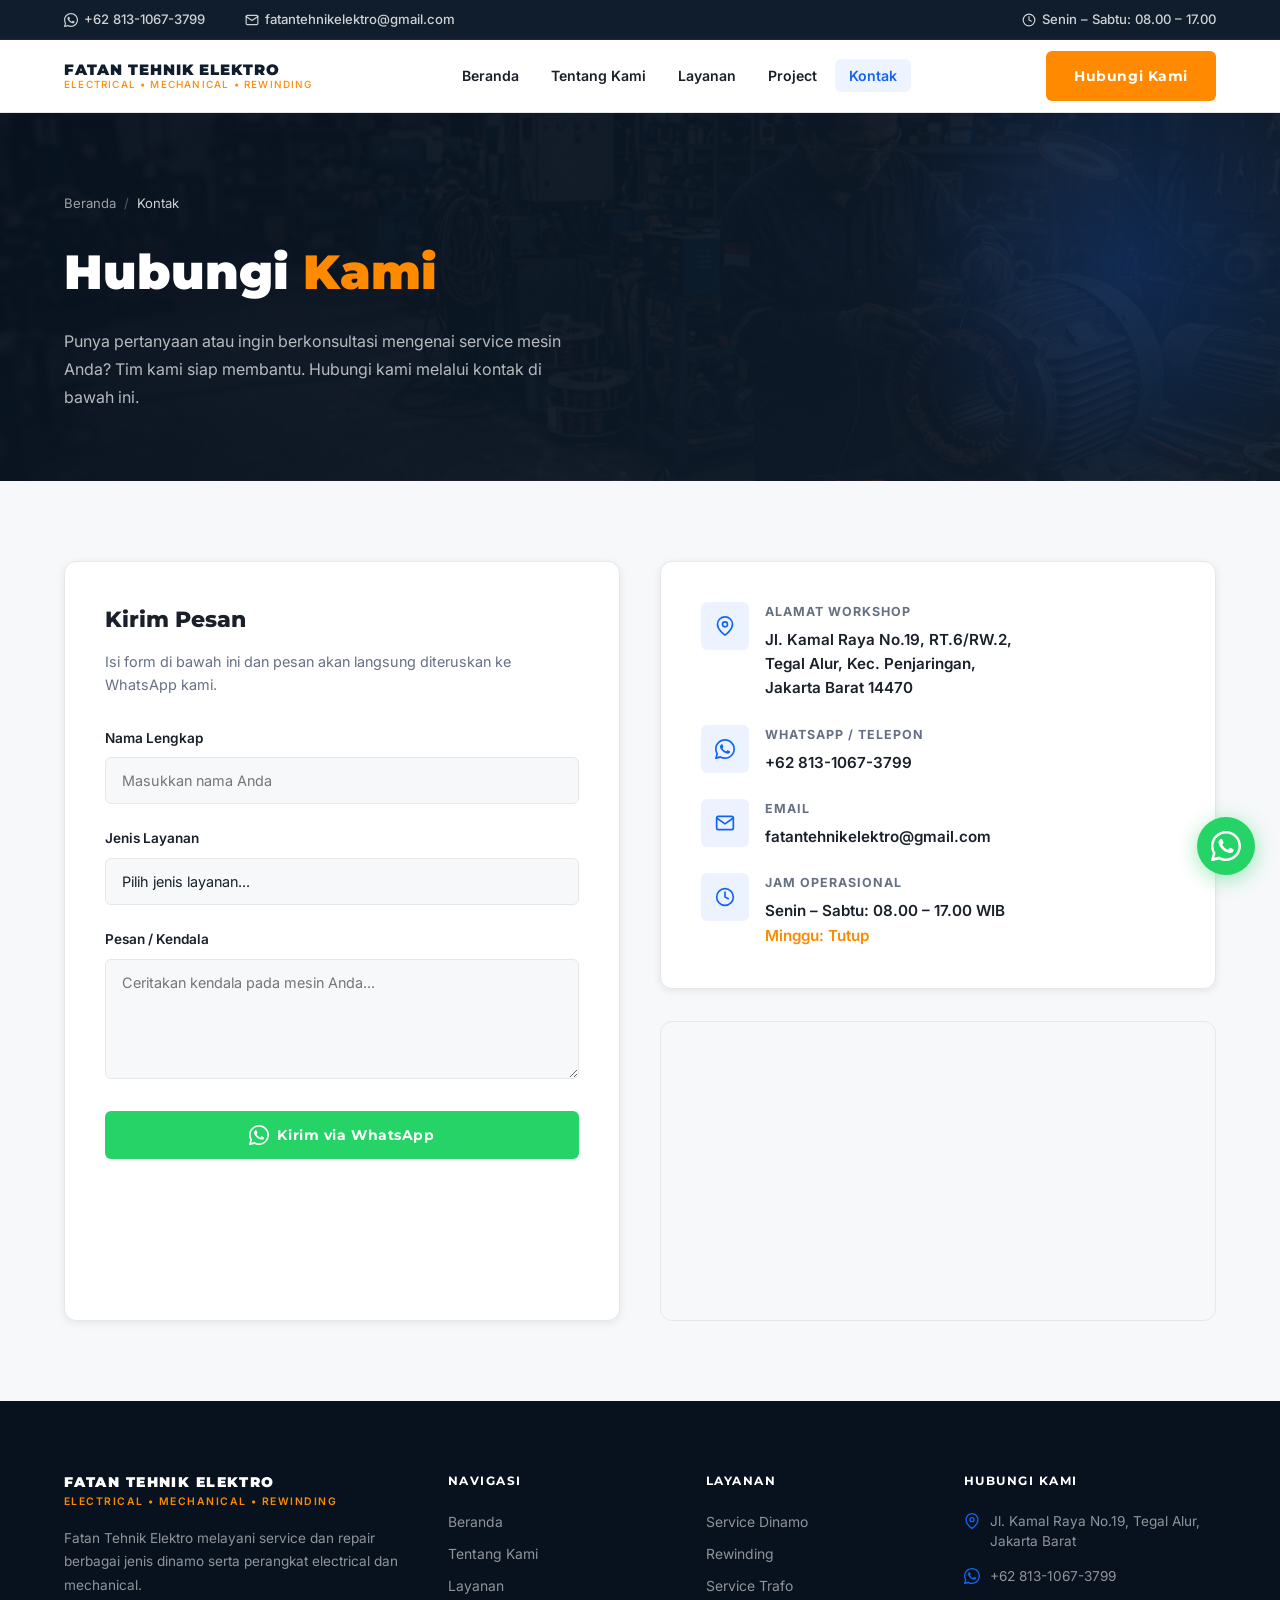
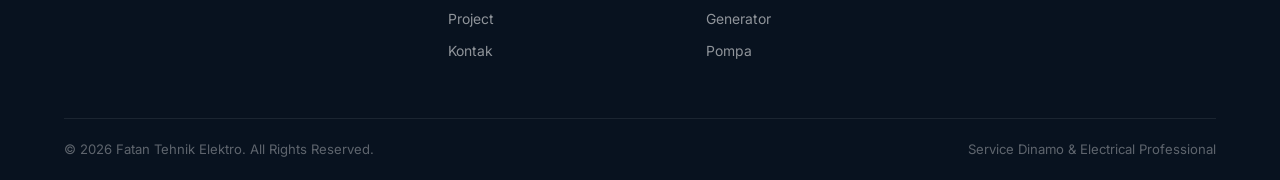
==== pages/kontak/kontak.html @ 8a1dc3de "Website Fatan Tehnik Elektro" ====
<!DOCTYPE html>
<html lang="id">
<head>
  <meta charset="UTF-8" />
  <meta name="viewport" content="width=device-width, initial-scale=1.0" />
  <meta name="description" content="Kontak Fatan Tehnik Elektro — Hubungi kami untuk konsultasi, service, dan perawatan mesin electrical & mechanical Anda." />
  <title>Kontak — Fatan Tehnik Elektro</title>
  <link rel="stylesheet" href="kontak.css" />
  <link rel="icon" type="image/svg+xml" href="data:image/svg+xml,<svg xmlns='http://www.w3.org/2000/svg' viewBox='0 0 32 32'><rect width='32' height='32' rx='6' fill='%231464F4'/><text x='50%25' y='55%25' dominant-baseline='middle' text-anchor='middle' fill='white' font-size='18' font-family='Arial' font-weight='900'>F</text></svg>" />
</head>
<body>

  <!-- TOP BAR -->
  <div id="top-bar">
    <div class="container">
      <div class="top-bar-inner">
        <div class="top-bar-left">
          <a href="https://wa.me/6281310673799" class="top-bar-item" target="_blank" rel="noopener">
            <svg viewBox="0 0 24 24" fill="currentColor"><path d="M17.472 14.382c-.297-.149-1.758-.867-2.03-.967-.273-.099-.471-.148-.67.15-.197.297-.767.966-.94 1.164-.173.199-.347.223-.644.075-.297-.15-1.255-.463-2.39-1.475-.883-.788-1.48-1.761-1.653-2.059-.173-.297-.018-.458.13-.606.134-.133.298-.347.446-.52.149-.174.198-.298.298-.497.099-.198.05-.371-.025-.52-.075-.149-.669-1.612-.916-2.207-.242-.579-.487-.5-.669-.51-.173-.008-.371-.01-.57-.01-.198 0-.52.074-.792.372-.272.297-1.04 1.016-1.04 2.479 0 1.462 1.065 2.875 1.213 3.074.149.198 2.096 3.2 5.077 4.487.709.306 1.262.489 1.694.625.712.227 1.36.195 1.871.118.571-.085 1.758-.719 2.006-1.413.248-.694.248-1.289.173-1.413-.074-.124-.272-.198-.57-.347z"/><path d="M12 0C5.373 0 0 5.373 0 12c0 2.115.549 4.103 1.512 5.831L.057 23.25a.75.75 0 0 0 .914.914l5.516-1.454A11.944 11.944 0 0 0 12 24c6.627 0 12-5.373 12-12S18.627 0 12 0zm0 22c-1.886 0-3.65-.518-5.157-1.421l-.37-.219-3.83 1.009 1.012-3.744-.236-.386A9.95 9.95 0 0 1 2 12C2 6.477 6.477 2 12 2s10 4.477 10 10-4.477 10-10 10z"/></svg>
            +62 813-1067-3799
          </a>
          <div class="top-bar-divider"></div>
          <a href="mailto:fatantehnikelektro@gmail.com" class="top-bar-item">
            <svg viewBox="0 0 24 24" fill="none" stroke="currentColor" stroke-width="2" stroke-linecap="round" stroke-linejoin="round"><path d="M4 4h16c1.1 0 2 .9 2 2v12c0 1.1-.9 2-2 2H4c-1.1 0-2-.9-2-2V6c0-1.1.9-2 2-2z"/><polyline points="22,6 12,13 2,6"/></svg>
            fatantehnikelektro@gmail.com
          </a>
        </div>
        <div class="top-bar-right">
          <div class="top-bar-item">
            <svg viewBox="0 0 24 24" fill="none" stroke="currentColor" stroke-width="2" stroke-linecap="round" stroke-linejoin="round"><circle cx="12" cy="12" r="10"/><polyline points="12,6 12,12 16,14"/></svg>
            Senin – Sabtu: 08.00 – 17.00
          </div>
        </div>
      </div>
    </div>
  </div>

  <!-- NAVBAR -->
  <nav id="navbar">
    <div class="container">
      <div class="nav-inner">
        <a href="../../index.html" class="nav-logo">
          <span class="nav-logo-name">Fatan Tehnik Elektro</span>
          <span class="nav-logo-sub">Electrical • Mechanical • Rewinding</span>
        </a>
        <ul class="nav-menu">
          <li><a href="../../index.html">Beranda</a></li>
          <li><a href="../tentang/tentang.html">Tentang Kami</a></li>
          <li><a href="../layanan/layanan.html">Layanan</a></li>
          <li><a href="../project/project.html">Project</a></li>
          <li><a href="kontak.html" class="active">Kontak</a></li>
        </ul>
        <div class="nav-cta">
          <a href="https://wa.me/6281310673799?text=Halo%20Fatan%20Tehnik%20Elektro." class="btn btn-orange" target="_blank" rel="noopener">
            Hubungi Kami
          </a>
          <button class="hamburger" id="hamburger" aria-label="Toggle menu"><span></span><span></span><span></span></button>
        </div>
      </div>
    </div>
    <div class="mobile-nav" id="mobile-nav">
      <a href="../../index.html">Beranda</a>
      <a href="../tentang/tentang.html">Tentang Kami</a>
      <a href="../layanan/layanan.html">Layanan</a>
      <a href="../project/project.html">Project</a>
      <a href="kontak.html">Kontak</a>
      <a href="https://wa.me/6281310673799" class="btn btn-orange" target="_blank" rel="noopener">💬 Hubungi Kami</a>
    </div>
  </nav>

  <!-- PAGE HERO -->
  <section class="page-hero">
    <div class="container">
      <div class="page-hero-inner">
        <nav class="page-breadcrumb" aria-label="Breadcrumb">
          <a href="../../index.html">Beranda</a><span>/</span>
          <span class="current">Kontak</span>
        </nav>
        <h1 class="page-hero-title">Hubungi <span style="color:var(--orange)">Kami</span></h1>
        <p class="page-hero-desc">Punya pertanyaan atau ingin berkonsultasi mengenai service mesin Anda? Tim kami siap membantu. Hubungi kami melalui kontak di bawah ini.</p>
      </div>
    </div>
  </section>

  <!-- CONTACT SECTION -->
  <section style="background:var(--bg-light); padding:80px 0;">
    <div class="container">
      <div class="contact-grid">

        <!-- Left: Form -->
        <div class="contact-card form-card reveal-left">
          <div class="contact-card-title">Kirim Pesan</div>
          <p class="contact-card-desc">Isi form di bawah ini dan pesan akan langsung diteruskan ke WhatsApp kami.</p>

          <form id="wa-form" class="wa-form">
            <div class="form-group">
              <label for="wa-name">Nama Lengkap</label>
              <input type="text" id="wa-name" class="form-control" placeholder="Masukkan nama Anda" required />
            </div>
            <div class="form-group">
              <label for="wa-service">Jenis Layanan</label>
              <select id="wa-service" class="form-control" required>
                <option value="" disabled selected>Pilih jenis layanan...</option>
                <option value="Service Dinamo">Service Dinamo</option>
                <option value="Rewinding">Rewinding</option>
                <option value="Service Trafo">Service Trafo</option>
                <option value="Service Generator">Service Generator</option>
                <option value="Service Pompa">Service Pompa</option>
                <option value="Lainnya">Lainnya / Konsultasi</option>
              </select>
            </div>
            <div class="form-group">
              <label for="wa-message">Pesan / Kendala</label>
              <textarea id="wa-message" class="form-control" rows="4" placeholder="Ceritakan kendala pada mesin Anda..." required></textarea>
            </div>
            <button type="submit" class="btn btn-whatsapp" style="width:100%; justify-content:center;">
              <svg viewBox="0 0 24 24" fill="currentColor" width="20" height="20"><path d="M17.472 14.382c-.297-.149-1.758-.867-2.03-.967-.273-.099-.471-.148-.67.15-.197.297-.767.966-.94 1.164-.173.199-.347.223-.644.075-.297-.15-1.255-.463-2.39-1.475-.883-.788-1.48-1.761-1.653-2.059-.173-.297-.018-.458.13-.606.134-.133.298-.347.446-.52.149-.174.198-.298.298-.497.099-.198.05-.371-.025-.52-.075-.149-.669-1.612-.916-2.207-.242-.579-.487-.5-.669-.51-.173-.008-.371-.01-.57-.01-.198 0-.52.074-.792.372-.272.297-1.04 1.016-1.04 2.479 0 1.462 1.065 2.875 1.213 3.074.149.198 2.096 3.2 5.077 4.487.709.306 1.262.489 1.694.625.712.227 1.36.195 1.871.118.571-.085 1.758-.719 2.006-1.413.248-.694.248-1.289.173-1.413-.074-.124-.272-.198-.57-.347z"/><path d="M12 0C5.373 0 0 5.373 0 12c0 2.115.549 4.103 1.512 5.831L.057 23.25a.75.75 0 0 0 .914.914l5.516-1.454A11.944 11.944 0 0 0 12 24c6.627 0 12-5.373 12-12S18.627 0 12 0zm0 22c-1.886 0-3.65-.518-5.157-1.421l-.37-.219-3.83 1.009 1.012-3.744-.236-.386A9.95 9.95 0 0 1 2 12C2 6.477 6.477 2 12 2s10 4.477 10 10-4.477 10-10 10z"/></svg>
              Kirim via WhatsApp
            </button>
          </form>
        </div>

        <!-- Right: Info & Map -->
        <div class="contact-side reveal-right">
          <div class="contact-card info-card">
            <div class="contact-items">
              <div class="contact-item">
                <div class="contact-item-icon">
                  <svg viewBox="0 0 24 24" fill="none" stroke="currentColor" stroke-width="2" stroke-linecap="round" stroke-linejoin="round"><path d="M21 10c0 7-9 13-9 13s-9-6-9-13a9 9 0 0 1 18 0z"/><circle cx="12" cy="10" r="3"/></svg>
                </div>
                <div>
                  <div class="contact-item-label">Alamat Workshop</div>
                  <div class="contact-item-value">Jl. Kamal Raya No.19, RT.6/RW.2,<br/>Tegal Alur, Kec. Penjaringan,<br/>Jakarta Barat 14470</div>
                </div>
              </div>
              <div class="contact-item">
                <div class="contact-item-icon">
                  <svg viewBox="0 0 24 24" fill="currentColor"><path d="M17.472 14.382c-.297-.149-1.758-.867-2.03-.967-.273-.099-.471-.148-.67.15-.197.297-.767.966-.94 1.164-.173.199-.347.223-.644.075-.297-.15-1.255-.463-2.39-1.475-.883-.788-1.48-1.761-1.653-2.059-.173-.297-.018-.458.13-.606.134-.133.298-.347.446-.52.149-.174.198-.298.298-.497.099-.198.05-.371-.025-.52-.075-.149-.669-1.612-.916-2.207-.242-.579-.487-.5-.669-.51-.173-.008-.371-.01-.57-.01-.198 0-.52.074-.792.372-.272.297-1.04 1.016-1.04 2.479 0 1.462 1.065 2.875 1.213 3.074.149.198 2.096 3.2 5.077 4.487.709.306 1.262.489 1.694.625.712.227 1.36.195 1.871.118.571-.085 1.758-.719 2.006-1.413.248-.694.248-1.289.173-1.413-.074-.124-.272-.198-.57-.347z"/><path d="M12 0C5.373 0 0 5.373 0 12c0 2.115.549 4.103 1.512 5.831L.057 23.25a.75.75 0 0 0 .914.914l5.516-1.454A11.944 11.944 0 0 0 12 24c6.627 0 12-5.373 12-12S18.627 0 12 0zm0 22c-1.886 0-3.65-.518-5.157-1.421l-.37-.219-3.83 1.009 1.012-3.744-.236-.386A9.95 9.95 0 0 1 2 12C2 6.477 6.477 2 12 2s10 4.477 10 10-4.477 10-10 10z"/></svg>
                </div>
                <div>
                  <div class="contact-item-label">WhatsApp / Telepon</div>
                  <div class="contact-item-value"><a href="https://wa.me/6281310673799" target="_blank" rel="noopener">+62 813-1067-3799</a></div>
                </div>
              </div>
              <div class="contact-item">
                <div class="contact-item-icon">
                  <svg viewBox="0 0 24 24" fill="none" stroke="currentColor" stroke-width="2" stroke-linecap="round" stroke-linejoin="round"><path d="M4 4h16c1.1 0 2 .9 2 2v12c0 1.1-.9 2-2 2H4c-1.1 0-2-.9-2-2V6c0-1.1.9-2 2-2z"/><polyline points="22,6 12,13 2,6"/></svg>
                </div>
                <div>
                  <div class="contact-item-label">Email</div>
                  <div class="contact-item-value"><a href="mailto:fatantehnikelektro@gmail.com">fatantehnikelektro@gmail.com</a></div>
                </div>
              </div>
              <div class="contact-item">
                <div class="contact-item-icon">
                  <svg viewBox="0 0 24 24" fill="none" stroke="currentColor" stroke-width="2" stroke-linecap="round" stroke-linejoin="round"><circle cx="12" cy="12" r="10"/><polyline points="12,6 12,12 16,14"/></svg>
                </div>
                <div>
                  <div class="contact-item-label">Jam Operasional</div>
                  <div class="contact-item-value">Senin – Sabtu: 08.00 – 17.00 WIB<br/><span style="color:var(--orange);">Minggu: Tutup</span></div>
                </div>
              </div>
            </div>
          </div>

          <div class="map-container">
            <iframe src="https://maps.google.com/maps?q=Jl.%20Kamal%20Raya%20No.19,%20RT.6%2FRW.2,%20Tegal%20Alur,%20Kecamatan%20Penjaringan,%20Kota%20Jakarta%20Barat,%20Daerah%20Khusus%20Ibukota%20Jakarta%2014470&t=&z=15&ie=UTF8&iwloc=&output=embed" width="100%" height="100%" style="border:0;" allowfullscreen="" loading="lazy" referrerpolicy="no-referrer-when-downgrade"></iframe>
          </div>
        </div>

      </div>
    </div>
  </section>

  <!-- FOOTER -->
  <footer id="footer">
    <div class="container">
      <div class="footer-grid">
        <div>
          <div class="footer-brand-name">Fatan Tehnik Elektro</div>
          <div class="footer-brand-tag">Electrical • Mechanical • Rewinding</div>
          <p class="footer-desc">Fatan Tehnik Elektro melayani service dan repair berbagai jenis dinamo serta perangkat electrical dan mechanical.</p>
        </div>
        <div>
          <div class="footer-col-title">Navigasi</div>
          <nav class="footer-links">
            <a href="../../index.html">Beranda</a>
            <a href="../tentang/tentang.html">Tentang Kami</a>
            <a href="../layanan/layanan.html">Layanan</a>
            <a href="../project/project.html">Project</a>
            <a href="kontak.html">Kontak</a>
          </nav>
        </div>
        <div>
          <div class="footer-col-title">Layanan</div>
          <nav class="footer-links">
            <a href="../layanan/layanan.html">Service Dinamo</a>
            <a href="../layanan/layanan.html">Rewinding</a>
            <a href="../layanan/layanan.html">Service Trafo</a>
            <a href="../layanan/layanan.html">Generator</a>
            <a href="../layanan/layanan.html">Pompa</a>
          </nav>
        </div>
        <div>
          <div class="footer-col-title">Hubungi Kami</div>
          <div class="footer-contact-items">
            <div class="footer-contact-item"><svg viewBox="0 0 24 24" fill="none" stroke="currentColor" stroke-width="2" stroke-linecap="round" stroke-linejoin="round"><path d="M21 10c0 7-9 13-9 13s-9-6-9-13a9 9 0 0 1 18 0z"/><circle cx="12" cy="10" r="3"/></svg>Jl. Kamal Raya No.19, Tegal Alur, Jakarta Barat</div>
            <div class="footer-contact-item"><svg viewBox="0 0 24 24" fill="currentColor"><path d="M17.472 14.382c-.297-.149-1.758-.867-2.03-.967-.273-.099-.471-.148-.67.15-.197.297-.767.966-.94 1.164-.173.199-.347.223-.644.075-.297-.15-1.255-.463-2.39-1.475-.883-.788-1.48-1.761-1.653-2.059-.173-.297-.018-.458.13-.606.134-.133.298-.347.446-.52.149-.174.198-.298.298-.497.099-.198.05-.371-.025-.52-.075-.149-.669-1.612-.916-2.207-.242-.579-.487-.5-.669-.51-.173-.008-.371-.01-.57-.01-.198 0-.52.074-.792.372-.272.297-1.04 1.016-1.04 2.479 0 1.462 1.065 2.875 1.213 3.074.149.198 2.096 3.2 5.077 4.487.709.306 1.262.489 1.694.625.712.227 1.36.195 1.871.118.571-.085 1.758-.719 2.006-1.413.248-.694.248-1.289.173-1.413-.074-.124-.272-.198-.57-.347z"/><path d="M12 0C5.373 0 0 5.373 0 12c0 2.115.549 4.103 1.512 5.831L.057 23.25a.75.75 0 0 0 .914.914l5.516-1.454A11.944 11.944 0 0 0 12 24c6.627 0 12-5.373 12-12S18.627 0 12 0zm0 22c-1.886 0-3.65-.518-5.157-1.421l-.37-.219-3.83 1.009 1.012-3.744-.236-.386A9.95 9.95 0 0 1 2 12C2 6.477 6.477 2 12 2s10 4.477 10 10-4.477 10-10 10z"/></svg><a href="https://wa.me/6281310673799" style="color:inherit;">+62 813-1067-3799</a></div>
          </div>
        </div>
      </div>
      <div class="footer-bottom">
        <div class="footer-copy">&copy; 2026 Fatan Tehnik Elektro. All Rights Reserved.</div>
        <div class="footer-bottom-right">Service Dinamo &amp; Electrical Professional</div>
      </div>
    </div>
  </footer>

  <div id="floating-wa">
    <div class="floating-wa-tooltip">Konsultasi via WhatsApp</div>
    <a href="https://wa.me/6281310673799?text=Halo%20Fatan%20Tehnik%20Elektro." class="floating-wa-btn" target="_blank" rel="noopener" aria-label="Chat WhatsApp">
      <svg viewBox="0 0 24 24" fill="currentColor"><path d="M17.472 14.382c-.297-.149-1.758-.867-2.03-.967-.273-.099-.471-.148-.67.15-.197.297-.767.966-.94 1.164-.173.199-.347.223-.644.075-.297-.15-1.255-.463-2.39-1.475-.883-.788-1.48-1.761-1.653-2.059-.173-.297-.018-.458.13-.606.134-.133.298-.347.446-.52.149-.174.198-.298.298-.497.099-.198.05-.371-.025-.52-.075-.149-.669-1.612-.916-2.207-.242-.579-.487-.5-.669-.51-.173-.008-.371-.01-.57-.01-.198 0-.52.074-.792.372-.272.297-1.04 1.016-1.04 2.479 0 1.462 1.065 2.875 1.213 3.074.149.198 2.096 3.2 5.077 4.487.709.306 1.262.489 1.694.625.712.227 1.36.195 1.871.118.571-.085 1.758-.719 2.006-1.413.248-.694.248-1.289.173-1.413-.074-.124-.272-.198-.57-.347z"/><path d="M12 0C5.373 0 0 5.373 0 12c0 2.115.549 4.103 1.512 5.831L.057 23.25a.75.75 0 0 0 .914.914l5.516-1.454A11.944 11.944 0 0 0 12 24c6.627 0 12-5.373 12-12S18.627 0 12 0zm0 22c-1.886 0-3.65-.518-5.157-1.421l-.37-.219-3.83 1.009 1.012-3.744-.236-.386A9.95 9.95 0 0 1 2 12C2 6.477 6.477 2 12 2s10 4.477 10 10-4.477 10-10 10z"/></svg>
    </a>
  </div>
  <button id="back-to-top" aria-label="Kembali ke atas">
    <svg viewBox="0 0 24 24" fill="none" stroke="currentColor" stroke-width="2.5" stroke-linecap="round" stroke-linejoin="round"><polyline points="18 15 12 9 6 15"/></svg>
  </button>

  <script src="kontak.js"></script>
</body>
</html>
---- pages/kontak/kontak.css ----
/* kontak.css */
@import url('https://fonts.googleapis.com/css2?family=Montserrat:wght@400;500;600;700;800;900&family=Inter:wght@300;400;500;600;700&display=swap');
:root{--navy:#101D2C;--navy-deep:#08121F;--blue:#1464F4;--blue-dark:#0E52CC;--orange:#FF8A00;--orange-dark:#E07800;--white:#FFFFFF;--bg-light:#F6F8FA;--text-dark:#19202A;--text-sec:#667085;--border:#E5E7EB;--shadow-sm:0 2px 8px rgba(0,0,0,.08);--shadow-md:0 8px 32px rgba(0,0,0,.12);--shadow-lg:0 20px 60px rgba(0,0,0,.18);--radius-sm:6px;--radius-md:12px;--radius-lg:20px;--transition:.3s cubic-bezier(.4,0,.2,1);--font-head:'Montserrat',Arial,Helvetica,sans-serif;--font-body:'Inter',Arial,Helvetica,sans-serif;}
*,*::before,*::after{box-sizing:border-box;margin:0;padding:0;}
html{scroll-behavior:smooth;}
body{font-family:var(--font-body);color:var(--text-dark);background:var(--white);line-height:1.6;overflow-x:hidden;}
img{max-width:100%;height:auto;display:block;}
a{text-decoration:none;color:inherit;}
ul{list-style:none;}
button{cursor:pointer;border:none;background:none;font-family:inherit;}
.container{max-width:1200px;margin:0 auto;padding:0 24px;}
.text-center{text-align:center;}
.btn{display:inline-flex;align-items:center;gap:8px;padding:14px 28px;border-radius:var(--radius-sm);font-family:var(--font-head);font-size:.88rem;font-weight:700;letter-spacing:.04em;transition:var(--transition);white-space:nowrap;}
.btn-primary{background:var(--blue);color:#fff;}
.btn-primary:hover{background:var(--blue-dark);transform:translateY(-2px);box-shadow:0 8px 24px rgba(20,100,244,.35);}
.btn-orange{background:var(--orange);color:#fff;}
.btn-orange:hover{background:var(--orange-dark);transform:translateY(-2px);}
.btn-whatsapp{background:#25D366;color:#fff;}
.btn-whatsapp:hover{background:#1aaa52;transform:translateY(-2px);box-shadow:0 8px 24px rgba(37,211,102,.35);}

/* TOP BAR */
#top-bar{background:var(--navy);color:rgba(255,255,255,.85);font-size:.82rem;font-weight:500;padding:9px 0;border-bottom:1px solid rgba(255,255,255,.06);}
.top-bar-inner{display:flex;align-items:center;justify-content:space-between;gap:16px;}
.top-bar-left,.top-bar-right{display:flex;align-items:center;gap:20px;flex-wrap:wrap;}
.top-bar-item{display:flex;align-items:center;gap:6px;color:rgba(255,255,255,.8);transition:color var(--transition);}
.top-bar-item:hover{color:var(--orange);}
.top-bar-item svg{width:14px;height:14px;flex-shrink:0;}

/* NAVBAR */
#navbar{position:sticky;top:0;z-index:1000;background:rgba(255,255,255,.97);backdrop-filter:blur(12px);border-bottom:1px solid var(--border);transition:box-shadow var(--transition);}
#navbar.scrolled{box-shadow:0 4px 24px rgba(0,0,0,.1);}
.nav-inner{display:flex;align-items:center;justify-content:space-between;height:72px;gap:24px;}
.nav-logo{display:flex;flex-direction:column;line-height:1.1;flex-shrink:0;}
.nav-logo-name{font-family:var(--font-head);font-size:.92rem;font-weight:900;color:var(--navy);letter-spacing:.06em;text-transform:uppercase;}
.nav-logo-sub{font-size:.62rem;font-weight:500;color:var(--orange);letter-spacing:.12em;text-transform:uppercase;}
.nav-menu{display:flex;align-items:center;gap:4px;}
.nav-menu a{padding:8px 14px;border-radius:var(--radius-sm);font-size:.88rem;font-weight:600;color:var(--text-dark);transition:color var(--transition),background var(--transition);white-space:nowrap;}
.nav-menu a:hover,.nav-menu a.active{color:var(--blue);background:rgba(20,100,244,.07);}
.nav-cta{display:flex;align-items:center;gap:12px;flex-shrink:0;}
.hamburger{display:none;flex-direction:column;gap:5px;padding:8px;cursor:pointer;border-radius:var(--radius-sm);}
.hamburger span{display:block;width:24px;height:2px;background:var(--text-dark);border-radius:2px;transition:var(--transition);}
.hamburger.open span:nth-child(1){transform:translateY(7px) rotate(45deg);}
.hamburger.open span:nth-child(2){opacity:0;}
.hamburger.open span:nth-child(3){transform:translateY(-7px) rotate(-45deg);}
.mobile-nav{display:none;flex-direction:column;background:var(--white);border-top:1px solid var(--border);padding:16px 24px 24px;gap:4px;}
.mobile-nav.open{display:flex;}
.mobile-nav a{padding:12px 16px;border-radius:var(--radius-sm);font-size:.9rem;font-weight:600;color:var(--text-dark);transition:color var(--transition),background var(--transition);}
.mobile-nav a:hover{color:var(--blue);background:var(--bg-light);}

/* PAGE HERO */
.page-hero{background:linear-gradient(135deg, rgba(8,18,31,.95) 0%, rgba(16,29,44,.95) 100%), url("../../assets/images/hero/hero-alt.jpg");background-size:cover;background-position:center;padding:80px 0 70px;position:relative;overflow:hidden;}
.page-hero::before{content:'';position:absolute;top:-100px;right:-100px;width:500px;height:500px;border-radius:50%;background:radial-gradient(circle,rgba(20,100,244,.2),transparent 70%);}
.page-hero-inner{position:relative;z-index:1;}
.page-breadcrumb{display:flex;align-items:center;gap:8px;font-size:.82rem;color:rgba(255,255,255,.5);margin-bottom:20px;flex-wrap:wrap;}
.page-breadcrumb a{color:rgba(255,255,255,.6);transition:color var(--transition);}
.page-breadcrumb a:hover{color:var(--orange);}
.page-breadcrumb span{color:rgba(255,255,255,.3);}
.page-breadcrumb .current{color:rgba(255,255,255,.8);}
.page-hero-title{font-family:var(--font-head);font-size:clamp(2rem,4vw,3rem);font-weight:900;color:#fff;margin-bottom:16px;}
.page-hero-desc{font-size:1rem;color:rgba(255,255,255,.7);max-width:520px;line-height:1.75;}

/* CONTACT LAYOUT */
.contact-grid{display:grid;grid-template-columns:1fr 1fr;gap:40px;}
.contact-card{background:var(--white);border-radius:var(--radius-md);border:1px solid var(--border);padding:40px;box-shadow:var(--shadow-sm);}
.contact-card-title{font-family:var(--font-head);font-size:1.4rem;font-weight:800;color:var(--text-dark);margin-bottom:12px;}
.contact-card-desc{font-size:.9rem;color:var(--text-sec);margin-bottom:32px;line-height:1.6;}

/* WA FORM */
.wa-form .form-group{margin-bottom:24px;}
.wa-form label{display:block;font-size:.85rem;font-weight:600;color:var(--text-dark);margin-bottom:8px;}
.wa-form .form-control{width:100%;padding:14px 16px;border:1px solid var(--border);border-radius:var(--radius-sm);font-family:inherit;font-size:.9rem;color:var(--text-dark);background:var(--bg-light);transition:border-color var(--transition),box-shadow var(--transition);}
.wa-form .form-control:focus{outline:none;border-color:var(--blue);background:var(--white);box-shadow:0 0 0 3px rgba(20,100,244,.1);}
.wa-form select.form-control{cursor:pointer;appearance:none;background-image:url("data:image/svg+xml,%3Csvg viewBox='0 0 24 24' fill='none' stroke='%23667085' stroke-width='2' stroke-linecap='round' stroke-linejoin='round'%3E%3Cpolyline points='6 9 12 15 18 9'/%3E%3C/svg%3E");background-repeat:no-repeat;background-position:right 16px center;background-size:16px;}
.wa-form textarea.form-control{resize:vertical;min-height:120px;}

/* INFO & MAP */
.contact-side{display:flex;flex-direction:column;gap:32px;}
.contact-items{display:flex;flex-direction:column;gap:24px;}
.contact-item{display:flex;align-items:flex-start;gap:16px;}
.contact-item-icon{width:48px;height:48px;border-radius:var(--radius-sm);background:rgba(20,100,244,.08);display:flex;align-items:center;justify-content:center;flex-shrink:0;}
.contact-item-icon svg{width:20px;height:20px;color:var(--blue);}
.contact-item-label{font-size:.78rem;font-weight:700;text-transform:uppercase;letter-spacing:.08em;color:var(--text-sec);margin-bottom:6px;}
.contact-item-value{font-size:.95rem;font-weight:600;color:var(--text-dark);line-height:1.6;}
.contact-item-value a:hover{color:var(--blue);}

.map-container{flex:1;min-height:300px;border-radius:var(--radius-md);overflow:hidden;border:1px solid var(--border);position:relative;background:var(--bg-light);}
.map-placeholder{position:absolute;inset:0;display:flex;flex-direction:column;align-items:center;justify-content:center;gap:12px;text-align:center;color:var(--text-sec);font-size:.85rem;padding:24px;}
.map-placeholder svg{width:40px;height:40px;color:var(--blue);opacity:.5;}
.map-container iframe{position:relative;z-index:2;}
.map-container iframe[src=""] { display:none; }

.reveal-left{opacity:0;transform:translateX(-40px);transition:opacity .65s ease,transform .65s ease;}
.reveal-left.visible{opacity:1;transform:translateX(0);}
.reveal-right{opacity:0;transform:translateX(40px);transition:opacity .65s ease,transform .65s ease;}
.reveal-right.visible{opacity:1;transform:translateX(0);}

/* FOOTER */
#footer{background:var(--navy-deep);color:rgba(255,255,255,.75);padding:70px 0 0;}
.footer-grid{display:grid;grid-template-columns:1.6fr 1fr 1fr 1.2fr;gap:48px;padding-bottom:56px;border-bottom:1px solid rgba(255,255,255,.08);}
.footer-brand-name{font-family:var(--font-head);font-size:.9rem;font-weight:900;color:#fff;letter-spacing:.1em;text-transform:uppercase;}
.footer-brand-tag{font-size:.65rem;font-weight:600;color:var(--orange);letter-spacing:.14em;text-transform:uppercase;margin-bottom:16px;}
.footer-desc{font-size:.85rem;line-height:1.75;color:rgba(255,255,255,.55);margin-bottom:24px;}
.footer-col-title{font-family:var(--font-head);font-size:.78rem;font-weight:700;text-transform:uppercase;letter-spacing:.12em;color:#fff;margin-bottom:20px;}
.footer-links{display:flex;flex-direction:column;gap:10px;}
.footer-links a{font-size:.87rem;color:rgba(255,255,255,.55);transition:color var(--transition);}
.footer-links a:hover{color:var(--orange);}
.footer-contact-items{display:flex;flex-direction:column;gap:14px;}
.footer-contact-item{display:flex;align-items:flex-start;gap:10px;font-size:.85rem;color:rgba(255,255,255,.55);line-height:1.5;}
.footer-contact-item svg{width:16px;height:16px;color:var(--blue);flex-shrink:0;margin-top:2px;}
.footer-bottom{padding:20px 0;display:flex;align-items:center;justify-content:space-between;gap:16px;flex-wrap:wrap;}
.footer-copy{font-size:.82rem;color:rgba(255,255,255,.35);}
.footer-bottom-right{font-size:.82rem;color:rgba(255,255,255,.35);}

/* FLOATING WA */
#floating-wa{position:fixed;bottom:25px;right:25px;z-index:999;display:flex;flex-direction:column;align-items:flex-end;gap:12px;}
.floating-wa-tooltip{background:#fff;border-radius:var(--radius-sm);padding:8px 14px;font-size:.82rem;font-weight:600;color:var(--text-dark);box-shadow:var(--shadow-md);opacity:0;transform:translateX(10px);transition:all var(--transition);white-space:nowrap;pointer-events:none;}
#floating-wa:hover .floating-wa-tooltip{opacity:1;transform:translateX(0);}
.floating-wa-btn{width:58px;height:58px;border-radius:50%;background:#25D366;display:flex;align-items:center;justify-content:center;box-shadow:0 4px 20px rgba(37,211,102,.45);transition:transform var(--transition),box-shadow var(--transition);animation:pulse-wa 2.5s ease-in-out infinite;}
.floating-wa-btn:hover{transform:scale(1.1);animation:none;}
.floating-wa-btn svg{width:30px;height:30px;color:#fff;}
@keyframes pulse-wa{0%,100%{box-shadow:0 4px 20px rgba(37,211,102,.45);}50%{box-shadow:0 4px 32px rgba(37,211,102,.7),0 0 0 12px rgba(37,211,102,.1);}}
#back-to-top{position:fixed;bottom:95px;right:25px;z-index:998;width:42px;height:42px;border-radius:var(--radius-sm);background:var(--navy);border:1px solid rgba(255,255,255,.1);display:flex;align-items:center;justify-content:center;color:#fff;opacity:0;pointer-events:none;transform:translateY(10px);transition:all var(--transition);}
#back-to-top.show{opacity:1;pointer-events:auto;transform:translateY(0);}
#back-to-top:hover{background:var(--blue);}
#back-to-top svg{width:18px;height:18px;}

/* RESPONSIVE */
@media(max-width:991px){
  .contact-grid{grid-template-columns:1fr;}
  .footer-grid{grid-template-columns:1fr 1fr;gap:32px;}
}
@media(max-width:767px){
  .nav-menu,.nav-cta .btn{display:none;}
  .hamburger{display:flex;}
  .contact-card{padding:28px 20px;}
  .footer-grid{grid-template-columns:1fr;gap:28px;}
  #floating-wa{bottom:18px;right:18px;}
  #back-to-top{bottom:86px;right:18px;}
  .footer-bottom{flex-direction:column;text-align:center;}
}
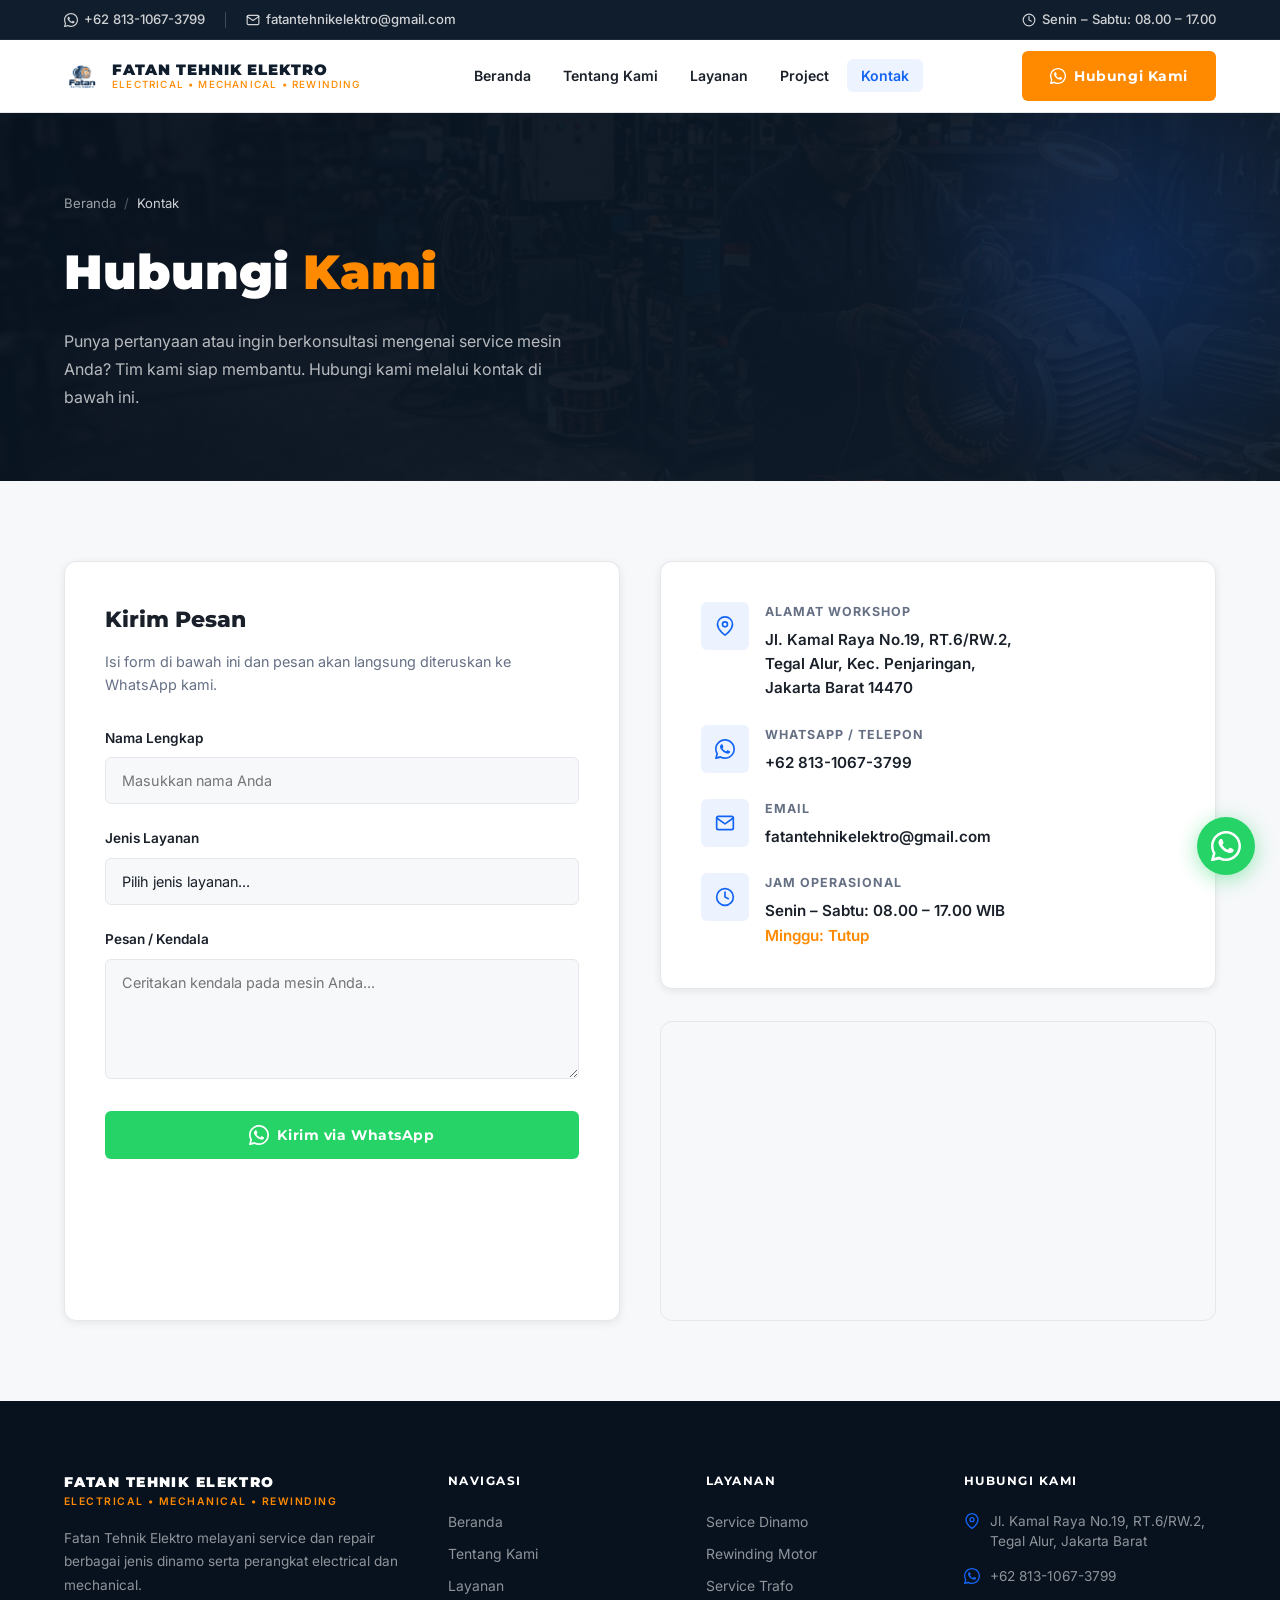
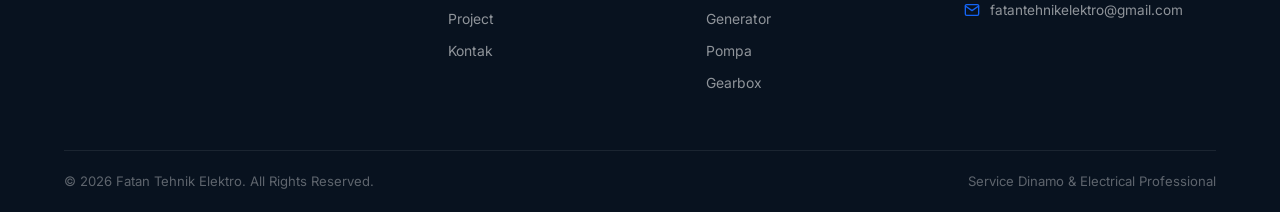
==== commit 9a9488e8: "Update UI: Add transparent logo to navbar and favicon, sync footers and contact info, optimize CSS l" ====
--- a/pages/kontak/kontak.html
+++ b/pages/kontak/kontak.html
@@ -6,7 +6,7 @@
   <meta name="description" content="Kontak Fatan Tehnik Elektro — Hubungi kami untuk konsultasi, service, dan perawatan mesin electrical & mechanical Anda." />
   <title>Kontak — Fatan Tehnik Elektro</title>
   <link rel="stylesheet" href="kontak.css" />
-  <link rel="icon" type="image/svg+xml" href="data:image/svg+xml,<svg xmlns='http://www.w3.org/2000/svg' viewBox='0 0 32 32'><rect width='32' height='32' rx='6' fill='%231464F4'/><text x='50%25' y='55%25' dominant-baseline='middle' text-anchor='middle' fill='white' font-size='18' font-family='Arial' font-weight='900'>F</text></svg>" />
+  <link rel="icon" type="image/png" href="../../assets/icons/logo_mono_putih-removebg-preview.png" />
 </head>
 <body>
 
@@ -40,8 +40,11 @@
     <div class="container">
       <div class="nav-inner">
         <a href="../../index.html" class="nav-logo">
-          <span class="nav-logo-name">Fatan Tehnik Elektro</span>
-          <span class="nav-logo-sub">Electrical • Mechanical • Rewinding</span>
+          <img src="../../assets/icons/logo_bg_putih-removebg-preview.png" alt="Logo Fatan Tehnik Elektro" class="nav-logo-img" />
+          <div class="nav-logo-text">
+            <span class="nav-logo-name">Fatan Tehnik Elektro</span>
+            <span class="nav-logo-sub">Electrical &bull; Mechanical &bull; Rewinding</span>
+          </div>
         </a>
         <ul class="nav-menu">
           <li><a href="../../index.html">Beranda</a></li>
@@ -52,6 +55,7 @@
         </ul>
         <div class="nav-cta">
           <a href="https://wa.me/6281310673799?text=Halo%20Fatan%20Tehnik%20Elektro." class="btn btn-orange" target="_blank" rel="noopener">
+            <svg viewBox="0 0 24 24" fill="currentColor" width="16" height="16"><path d="M17.472 14.382c-.297-.149-1.758-.867-2.03-.967-.273-.099-.471-.148-.67.15-.197.297-.767.966-.94 1.164-.173.199-.347.223-.644.075-.297-.15-1.255-.463-2.39-1.475-.883-.788-1.48-1.761-1.653-2.059-.173-.297-.018-.458.13-.606.134-.133.298-.347.446-.52.149-.174.198-.298.298-.497.099-.198.05-.371-.025-.52-.075-.149-.669-1.612-.916-2.207-.242-.579-.487-.5-.669-.51-.173-.008-.371-.01-.57-.01-.198 0-.52.074-.792.372-.272.297-1.04 1.016-1.04 2.479 0 1.462 1.065 2.875 1.213 3.074.149.198 2.096 3.2 5.077 4.487.709.306 1.262.489 1.694.625.712.227 1.36.195 1.871.118.571-.085 1.758-.719 2.006-1.413.248-.694.248-1.289.173-1.413-.074-.124-.272-.198-.57-.347z"/><path d="M12 0C5.373 0 0 5.373 0 12c0 2.115.549 4.103 1.512 5.831L.057 23.25a.75.75 0 0 0 .914.914l5.516-1.454A11.944 11.944 0 0 0 12 24c6.627 0 12-5.373 12-12S18.627 0 12 0zm0 22c-1.886 0-3.65-.518-5.157-1.421l-.37-.219-3.83 1.009 1.012-3.744-.236-.386A9.95 9.95 0 0 1 2 12C2 6.477 6.477 2 12 2s10 4.477 10 10-4.477 10-10 10z"/></svg>
             Hubungi Kami
           </a>
           <button class="hamburger" id="hamburger" aria-label="Toggle menu"><span></span><span></span><span></span></button>
@@ -195,17 +199,28 @@
           <div class="footer-col-title">Layanan</div>
           <nav class="footer-links">
             <a href="../layanan/layanan.html">Service Dinamo</a>
-            <a href="../layanan/layanan.html">Rewinding</a>
+            <a href="../layanan/layanan.html">Rewinding Motor</a>
             <a href="../layanan/layanan.html">Service Trafo</a>
             <a href="../layanan/layanan.html">Generator</a>
             <a href="../layanan/layanan.html">Pompa</a>
+            <a href="../layanan/layanan.html">Gearbox</a>
           </nav>
         </div>
         <div>
           <div class="footer-col-title">Hubungi Kami</div>
           <div class="footer-contact-items">
-            <div class="footer-contact-item"><svg viewBox="0 0 24 24" fill="none" stroke="currentColor" stroke-width="2" stroke-linecap="round" stroke-linejoin="round"><path d="M21 10c0 7-9 13-9 13s-9-6-9-13a9 9 0 0 1 18 0z"/><circle cx="12" cy="10" r="3"/></svg>Jl. Kamal Raya No.19, Tegal Alur, Jakarta Barat</div>
-            <div class="footer-contact-item"><svg viewBox="0 0 24 24" fill="currentColor"><path d="M17.472 14.382c-.297-.149-1.758-.867-2.03-.967-.273-.099-.471-.148-.67.15-.197.297-.767.966-.94 1.164-.173.199-.347.223-.644.075-.297-.15-1.255-.463-2.39-1.475-.883-.788-1.48-1.761-1.653-2.059-.173-.297-.018-.458.13-.606.134-.133.298-.347.446-.52.149-.174.198-.298.298-.497.099-.198.05-.371-.025-.52-.075-.149-.669-1.612-.916-2.207-.242-.579-.487-.5-.669-.51-.173-.008-.371-.01-.57-.01-.198 0-.52.074-.792.372-.272.297-1.04 1.016-1.04 2.479 0 1.462 1.065 2.875 1.213 3.074.149.198 2.096 3.2 5.077 4.487.709.306 1.262.489 1.694.625.712.227 1.36.195 1.871.118.571-.085 1.758-.719 2.006-1.413.248-.694.248-1.289.173-1.413-.074-.124-.272-.198-.57-.347z"/><path d="M12 0C5.373 0 0 5.373 0 12c0 2.115.549 4.103 1.512 5.831L.057 23.25a.75.75 0 0 0 .914.914l5.516-1.454A11.944 11.944 0 0 0 12 24c6.627 0 12-5.373 12-12S18.627 0 12 0zm0 22c-1.886 0-3.65-.518-5.157-1.421l-.37-.219-3.83 1.009 1.012-3.744-.236-.386A9.95 9.95 0 0 1 2 12C2 6.477 6.477 2 12 2s10 4.477 10 10-4.477 10-10 10z"/></svg><a href="https://wa.me/6281310673799" style="color:inherit;">+62 813-1067-3799</a></div>
+            <div class="footer-contact-item">
+              <svg viewBox="0 0 24 24" fill="none" stroke="currentColor" stroke-width="2" stroke-linecap="round" stroke-linejoin="round"><path d="M21 10c0 7-9 13-9 13s-9-6-9-13a9 9 0 0 1 18 0z"/><circle cx="12" cy="10" r="3"/></svg>
+              Jl. Kamal Raya No.19, RT.6/RW.2, Tegal Alur, Jakarta Barat
+            </div>
+            <div class="footer-contact-item">
+              <svg viewBox="0 0 24 24" fill="currentColor"><path d="M17.472 14.382c-.297-.149-1.758-.867-2.03-.967-.273-.099-.471-.148-.67.15-.197.297-.767.966-.94 1.164-.173.199-.347.223-.644.075-.297-.15-1.255-.463-2.39-1.475-.883-.788-1.48-1.761-1.653-2.059-.173-.297-.018-.458.13-.606.134-.133.298-.347.446-.52.149-.174.198-.298.298-.497.099-.198.05-.371-.025-.52-.075-.149-.669-1.612-.916-2.207-.242-.579-.487-.5-.669-.51-.173-.008-.371-.01-.57-.01-.198 0-.52.074-.792.372-.272.297-1.04 1.016-1.04 2.479 0 1.462 1.065 2.875 1.213 3.074.149.198 2.096 3.2 5.077 4.487.709.306 1.262.489 1.694.625.712.227 1.36.195 1.871.118.571-.085 1.758-.719 2.006-1.413.248-.694.248-1.289.173-1.413-.074-.124-.272-.198-.57-.347z"/><path d="M12 0C5.373 0 0 5.373 0 12c0 2.115.549 4.103 1.512 5.831L.057 23.25a.75.75 0 0 0 .914.914l5.516-1.454A11.944 11.944 0 0 0 12 24c6.627 0 12-5.373 12-12S18.627 0 12 0zm0 22c-1.886 0-3.65-.518-5.157-1.421l-.37-.219-3.83 1.009 1.012-3.744-.236-.386A9.95 9.95 0 0 1 2 12C2 6.477 6.477 2 12 2s10 4.477 10 10-4.477 10-10 10z"/></svg>
+              <a href="https://wa.me/6281310673799" style="color:inherit;">+62 813-1067-3799</a>
+            </div>
+            <div class="footer-contact-item">
+              <svg viewBox="0 0 24 24" fill="none" stroke="currentColor" stroke-width="2" stroke-linecap="round" stroke-linejoin="round"><path d="M4 4h16c1.1 0 2 .9 2 2v12c0 1.1-.9 2-2 2H4c-1.1 0-2-.9-2-2V6c0-1.1.9-2 2-2z"/><polyline points="22,6 12,13 2,6"/></svg>
+              <a href="mailto:fatantehnikelektro@gmail.com" style="color:inherit;">fatantehnikelektro@gmail.com</a>
+            </div>
           </div>
         </div>
       </div>
--- a/pages/kontak/kontak.css
+++ b/pages/kontak/kontak.css
@@ -25,12 +25,20 @@
 .top-bar-item{display:flex;align-items:center;gap:6px;color:rgba(255,255,255,.8);transition:color var(--transition);}
 .top-bar-item:hover{color:var(--orange);}
 .top-bar-item svg{width:14px;height:14px;flex-shrink:0;}
+.top-bar-divider {
+  width: 1px;
+  height: 16px;
+  background: rgba(255,255,255,.2);
+}
+
 
 /* NAVBAR */
 #navbar{position:sticky;top:0;z-index:1000;background:rgba(255,255,255,.97);backdrop-filter:blur(12px);border-bottom:1px solid var(--border);transition:box-shadow var(--transition);}
 #navbar.scrolled{box-shadow:0 4px 24px rgba(0,0,0,.1);}
 .nav-inner{display:flex;align-items:center;justify-content:space-between;height:72px;gap:24px;}
-.nav-logo{display:flex;flex-direction:column;line-height:1.1;flex-shrink:0;}
+.nav-logo{display:flex;align-items:center;gap:12px;flex-shrink:0;}
+.nav-logo-img{width:36px;height:auto;}
+.nav-logo-text{display:flex;flex-direction:column;line-height:1.1;}
 .nav-logo-name{font-family:var(--font-head);font-size:.92rem;font-weight:900;color:var(--navy);letter-spacing:.06em;text-transform:uppercase;}
 .nav-logo-sub{font-size:.62rem;font-weight:500;color:var(--orange);letter-spacing:.12em;text-transform:uppercase;}
 .nav-menu{display:flex;align-items:center;gap:4px;}
@@ -138,3 +146,12 @@
   #back-to-top{bottom:86px;right:18px;}
   .footer-bottom{flex-direction:column;text-align:center;}
 }
+
+/* HIDE SCROLLBAR */
+html, body {
+  -ms-overflow-style: none; /* IE and Edge */
+  scrollbar-width: none; /* Firefox */
+}
+html::-webkit-scrollbar, body::-webkit-scrollbar {
+  display: none; /* Chrome, Safari and Opera */
+}
